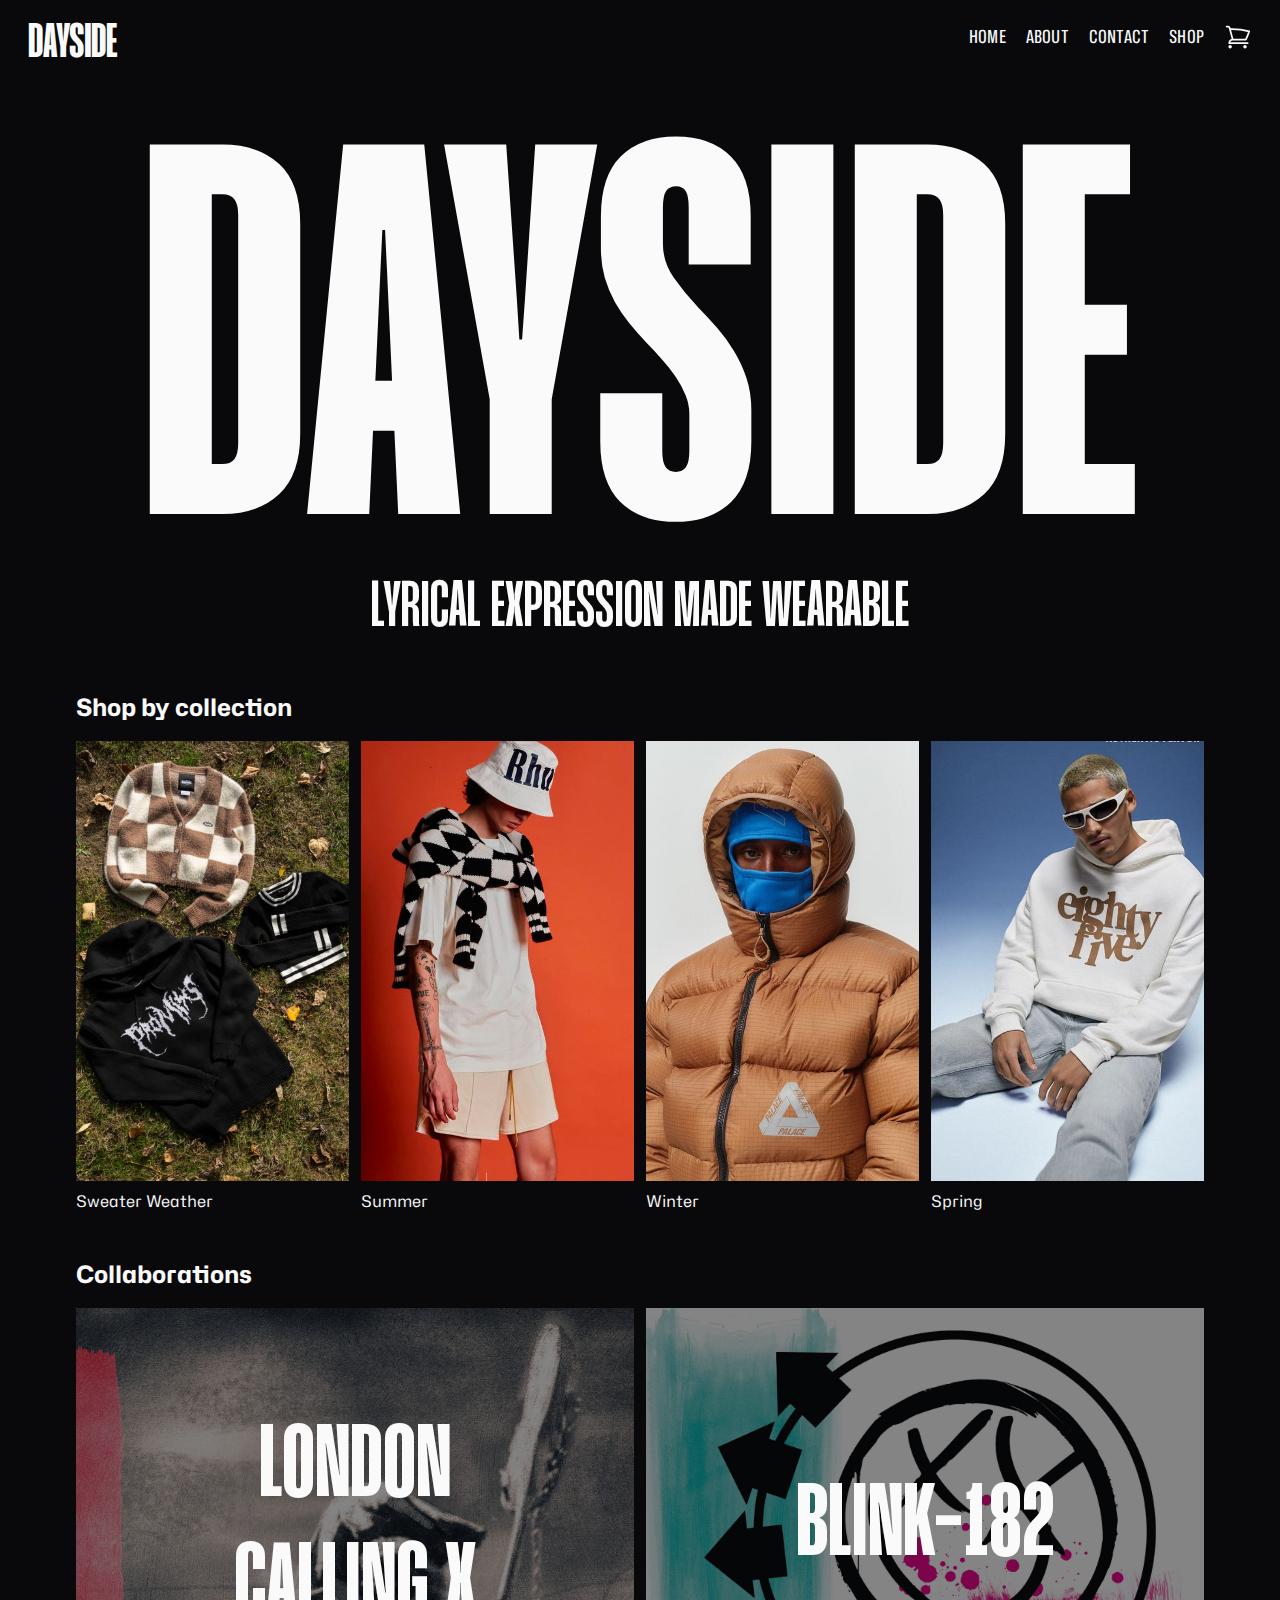
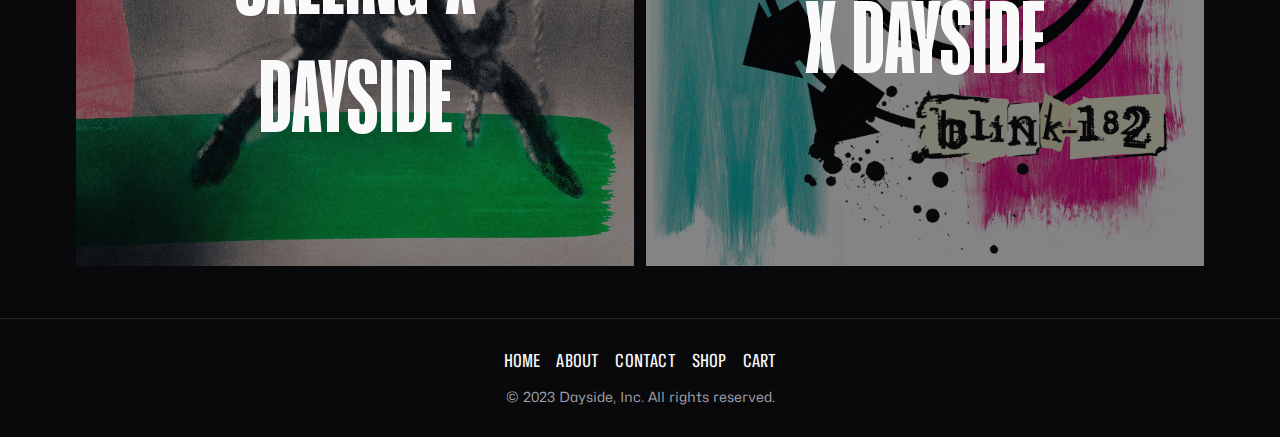
==== index.html @ 7ffe7068 "font and spacing fixes" ====
<!DOCTYPE html>
<html lang="en">
  <head>
    <meta charset="UTF-8" />
    <meta name="viewport" content="width=device-width, initial-scale=1.0" />
    <title>Document</title>

    <link rel="stylesheet" href="./css/normalize.css" />
    <link rel="stylesheet" href="./css/main.css" />
    <link rel="stylesheet" href="./css/font.css" />
    <link rel="stylesheet" href="./css/pages/landing.css" />
    <link rel="stylesheet" href="./css/navbar.css" />

    <script src="js/nav.js" defer></script>
  </head>
  <body>
    <header class="primary-header flex">
      <span class="justify-start"
        ><a class="logo" href="index.html">Dayside</a></span
      >

      <button class="mobile-nav-toggle"></button>

      <nav>
        <ul data-visible="false" class="primary-nav">
          <li><a href="index.html">Home</a></li>
          <li><a href="about.html">About</a></li>
          <li><a href="contact.html">Contact</a></li>
          <li><a href="shop.html">Shop</a></li>
          <li><a href="cart.html"><svg
            xmlns="http://www.w3.org/2000/svg"
            fill="none"
            viewBox="0 0 24 24"
            stroke-width="1.5"
            stroke="currentColor"
            class="w-6 h-6"
          >
            <path
              stroke-linecap="round"
              stroke-linejoin="round"
              d="M2.25 3h1.386c.51 0 .955.343 1.087.835l.383 1.437M7.5 14.25a3 3 0 00-3 3h15.75m-12.75-3h11.218c1.121-2.3 2.1-4.684 2.924-7.138a60.114 60.114 0 00-16.536-1.84M7.5 14.25L5.106 5.272M6 20.25a.75.75 0 11-1.5 0 .75.75 0 011.5 0zm12.75 0a.75.75 0 11-1.5 0 .75.75 0 011.5 0z"
            />
          </svg></a></li>
        </ul>
      </nav>
    </header>

    <main>
      <div class="hero">
        <h1 class="large-title">Dayside</h1>
        <span class="small-header">Lyrical expression Made Wearable</span>
      </div>

      <section class="collections">
        <h2>Shop by collection</h2>

        <div class="collection-grid">
          <figure>
            <a class="collection-item" href="shop.html">
              <img src="img/sweaters.jpg" alt="" />
              <figcaption>Sweater Weather</figcaption>
            </a>
          </figure>

          <figure>
            <a class="collection-item" href="shop.html">
              <img src="img/summer.jpg" alt="" />
              <figcaption>Summer</figcaption>
            </a>
          </figure>

          <figure>
            <a class="collection-item" href="shop.html">
              <img src="img/product3.jpeg" alt="" />
              <figcaption>Winter</figcaption>
            </a>
          </figure>

          <figure>
            <a class="collection-item" href="shop.html">
              <img src="img/product2.jpeg" alt="" />
              <figcaption>Spring</figcaption>
            </a>
          </figure>
        </div>
      </section>

      <section class="collaborations">
        <h2>Collaborations</h2>
        <div class="collab-grid">
          <div class="collab-photo">
            <a href="shop.html">
              <img
                src="img/LondonCalling.jpeg"
                alt="The Clash, London Calling, Album cover "
              />
              <div class="photo-text">London Calling x Dayside</div></a
            >
          </div>

          <div class="collab-photo">

            <a href="shop.html">
                <img
                src="img/blink.jpg"
                alt="Blink-182,self-titled Album, Album cover "
              />

             <div class="photo-text">Blink-182 x Dayside</div></a>

            
          </div>
        </div>
      </section>
    </main>
    <footer>
        <div class="links">
          <a href="./index.html">Home</a>
          <a href="./about.html">About</a>
          <a href="./contact.html">Contact</a>
          <a href="./shop.html">Shop</a>
          <a href="./cart.html">Cart</a>
        </div>
        <div class="socials"></div>
        <small>© 2023 Dayside, Inc. All rights reserved.</small>
      </footer>
  </body>
</html>
---- css/main.css ----
@import url("/css/variables.css");

* {
  box-sizing: border-box;
}

html {
  background-color: var(--zinc-950);
  color: var(--text-primary);
}

a:visited,
a {
  color: var(--text-primary);
  transition: color 0.25s;
}

a:hover {
  color: var(--primary-500);
}

a.primary {
  font-family: "Hubot Sans", Arial, Helvetica, sans-serif;
  background-color: var(--primary-500);
  text-decoration: none;
  font-size: 1.0125rem;
  font-weight: 500;
  color: var(--zinc-950);
  padding: var(--sp-xs) var(--sp-base);
  display: inline-flex;
  align-items: center;
  gap: var(--sp-2xs);
  transition: background-color 0.25s;
  justify-content: center;
}

a.primary:hover {
  background-color: var(--primary-600);
}

img {
  width: 100%;
  height: auto;
}

section img {
  max-width: var(--img-xl);
}

.image-link > img,
a img {
  display: block;
  transition: scale 0.25s;
}

.image-link > img:hover,
a img:hover {
  scale: 1.025;
}

.checkbox-with-label {
  display: flex;
  gap: var(--sp-xs);
  margin-bottom: var(--sp-xs);
}

.checkbox-with-label:first-of-type {
  margin-top: var(--sp-sm);
}

input[type="checkbox"] {
  -webkit-appearance: none;
  appearance: none;
  background-color: var(--form-background);
  margin: 0;
  color: var(--text-primary);
  width: var(--sp-lg);
  height: var(--sp-lg);
  border: 1px solid var(--text-primary);
  transform: translateY(-0.075em);
  display: flex;
  justify-content: center;
  align-items: center;
}

input[type="checkbox"]::before {
  width: var(--sp-sm);
  height: var(--sp-sm);
  background-color: var(--text-primary);
}

input[type="checkbox"]:checked {
  border-color: var(--text-primary);
  background: url("../img/icons/check.svg"), var(--text-primary);
}

button,
a {
  cursor: pointer;
}

a {
  text-underline-offset: var(--sp-3xs);
}

button,
a.primary,
a.secondary,
a.tertiary {
  min-height: var(--sp-4xl);
  height: var(--sp-4xl);
  padding-left: var(--sp-sm);
  padding-right: var(--sp-sm);
  background-color: var(--primary-500);
  font-weight: 500;
  transition: background-color 0.25s;
  display: flex;
  align-items: center;
  justify-content: center;
}

button {
  border-style: none;
}

button.tertiary {
  background-color: transparent;
  padding: 0;
  color: var(--primary-500);
}

button:hover,
a.primary:hover,
a.secondary:hover,
a.tertiary:hover,
button:focus,
a.primary:focus,
a.secondary:focus,
a.tertiary:focus {
  background-color: var(--primary-600);
}

.icon-button {
  height: var(--sp-5xl);
  width: var(--sp-5xl);
  transition: background-color 0.25s, color 0.25s;
}

.icon-button.primary {
  color: var(--primary-950);
  background-color: var(--primary-500);
}

.icon-button.primary:hover,
.icon-button.primary:focus {
  background-color: var(--primary-600);
}

.icon-button.secondary {
  color: var(--text-primary);
  background-color: var(--zinc-950);
}

.icon-button.secondary:hover,
.icon-button.secondary:focus {
  color: var(--primary-500);
}

.icon-button.tertiary {
  background-color: transparent;
  color: var(--text-primary);
}

.icon-button.tertiary:hover,
.icon-button.tertiary:focus {
  background-color: var(--zinc-900);
}

.btn-group {
  display: grid;
  grid-template-columns: 1fr 1fr 1fr 1fr 1fr 1fr;
  gap: var(--sp-xs);
  margin-top: var(--sp-2xs);
  margin-bottom: var(--sp-base);
}

.btn-group button {
  width: 100%;
  background-color: transparent;
  border: 1px solid var(--text-primary);
  color: var(--text-primary);
  transition: border-color 0.25s, color 0.25s;
}

.btn-group button:hover {
  border-color: var(--primary-500);
  color: var(--primary-500);
  transition: background-color 0.25s, color 0.25s, border-color 0.25s;
}

.btn-group button:focus {
  background-color: var(--primary-500);
  color: var(--zinc-950);
  border-color: var(--primary-500);
}

.promo-card {
  border: 1px solid var(--zinc-700);
  padding: var(--sp-lg);
  padding-top: var(--sp-2xl);
  text-align: center;
}

svg {
  width: var(--sp-2xl);
}

footer {
  display: flex;
  flex-direction: column;
  gap: var(--sp-xs);
  align-items: center;
  margin-top: var(--sp-4xl);
  padding: var(--sp-3xl);
  border-top: 1px solid var(--zinc-800);
}

footer a,
nav a {
  font-family: "Hubot Sans", Arial, Helvetica, sans-serif;
  font-stretch: condensed;
  font-size: 1.125rem;
  text-decoration: none;
  font-weight: 500;
  letter-spacing: 0.0125rem;
  text-transform: uppercase;
}

footer .links {
  display: flex;
  align-items: center;
  flex-direction: column;
  gap: var(--sp-base);
}

footer small {
  color: var(--text-tertiary);
  margin-bottom: 0;
  text-align: center;
}

@media screen and (min-width: 28rem) {
  footer .links {
    flex-direction: row;
  }
}

div.input {
  display: flex;
  flex-direction: column;
  gap: var(--sp-xs);
  margin-top: var(--sp-2xl);
}

input[type="text"],
input[type="email"],
input[type="number"],
select {
  border: none;
  font-family: "Hubot Sans", Arial, Helvetica, sans-serif;
  color: var(--text-primary);
  padding: var(--sp-xs);
  height: var(--sp-4xl);
  transition: background-color 0.125s;
  background-color: var(--zinc-800);
}

input[type="text"]:hover,
input[type="email"]:hover,
input[type="number"]:hover {
  background-color: var(--zinc-700);
}

input[type="text"]:focus,
input[type="email"]:focus,
input[type="number"]:focus {
  background-color: var(--zinc-700);
  border-radius: 0;
}

.td-flex {
  display: flex;
  flex-wrap: wrap;
  gap: var(--sp-2xs);
  align-items: center;
}

.chip {
  font-size: 0.8rem;
  text-transform: uppercase;
  padding: var(--sp-2xs) var(--sp-xs);
  background-color: var(--zinc-700);
  border-radius: var(--sp-2xl);
  color: var(--text-secondary);
}
---- css/font.css ----
@font-face {
  font-family: "Hubot Sans";
  src: url("../fonts/HubotSans[slnt\,wdth\,wght].woff2") format("woff2");
}

@font-face {
  font-family: "Mango Grotesque";
  src: url("../fonts/Mango\ Grotesque-VF.woff2") format("woff2");
}

body {
  font-family: "Hubot Sans", Arial, Helvetica, sans-serif;
}

h1,
h2,
h3,
h4,
h5,
h6,
p,
ul,
ol {
  margin-top: 0;
}

p,
ul,
code,
ol {
  max-width: 40rem;
  line-height: 1.5;
  margin-bottom: var(--sp-3xl);
}

.large-title {
  font-size: 6.25rem;
}

.title-1 {
  font-size: 4.9375rem;
  font-weight: 600;
}

.title-2 {
  font-size: 3.8125rem;
  margin-bottom: var(--sp-lg);
  font-weight: 600;
}

.title-3 {
  font-size: 2.875rem;
  font-weight: 600;
}

.title-4 {
  font-size: 2.125rem;
  font-weight: 600;
}

.headline {
  font-size: 1.175rem;
  margin-bottom: var(--sp-sm);
  font-weight: 500;
}

p {
  line-height: 140%;
  max-width: 32rem;
}

p:not(p:last-of-type) {
  margin-bottom: var(--sp-sm);
}

p.label.orange {
  color: var(--primary-500);
}

small {
  font-size: 0.875rem;
  color: var(--text-tertiary);
  line-height: 1.0625rem;
  margin-bottom: var(--sp-base);
}

.hubot-sans {
  font-family: "Hubot Sans", Arial, Helvetica, sans-serif;
}

.hubot-sans-condensed {
  font-family: "Hubot Sans", Arial, Helvetica, sans-serif;
  font-stretch: condensed;
}

.mango-grotesque {
  font-family: "Mango Grotesque", Arial, Helvetica, sans-serif;
  font-size: 1.5rem;
}

em {
  font-style: italic;
  font-weight: bold;
}

.text-lg {
  font-size: 1.125rem;
}

.text-sm {
  font-size: 0.9rem;
}

code {
  display: block;
  padding: var(--sp-sm);
  background-color: var(--zinc-900);
  border: 1px solid var(--zinc-700);
  margin-bottom: var(--sp-xl);
}

.large-title,
.title-1,
.title-2,
.title-3,
.title-4 {
  font-family: "Mango Grotesque", Arial, Helvetica, sans-serif;
  text-transform: uppercase;
  margin-bottom: var(--sp-xs);
  line-height: 90%;
}

.headline, label, .subtitle, .caption-text {
  font-family: "Hubot Sans", Arial, Helvetica, sans-serif;
}

.subtitle {
  font-size: 1.125rem;
  margin-bottom: var(--sp-xs);
  font-weight: 600;
}

.callout {
  font-family: "Hubot Sans", Arial, Helvetica, sans-serif;
  font-stretch: condensed;
  font-size: 1.125rem;
  line-height: 0.9375rem;
  margin-bottom: var(--sp-sm);
  font-weight: 600;
  letter-spacing: 0.0125rem;
  text-transform: uppercase;
}

strong {
  font-weight: 600;
}

.strikethrough {
  text-decoration: line-through;
}

.caption-text {
  font-size: 0.875rem;
  color: var(--text-secondary);
}

.text-secondary {
  color: var(--text-secondary);
}

.text-tertiary {
  color: var(--text-tertiary);
}
---- css/pages/landing.css ----
@import url("../variables.css");

main {
  padding: var(--sp-sm);
}

section {
  margin-top: var(--sp-5xl);
}

.hero {
  display: block;
  margin-top: 5rem;
  text-align: center;
}

.small-header {
  font-family: "Mango Grotesque", Arial, Helvetica, sans-serif;
  font-weight: 600;
  text-transform: uppercase;
  font-size: clamp(1rem, 8vw, 4rem);
}

.large-title {
  line-height: clamp(2rem, 30vw + 1rem, 30rem);
  margin: 0;
  padding: 0;
  font-size: clamp(5rem, 40vw + 1rem, 45rem);
}

.collection-grid {
  display: grid;
  grid-template-columns: 1fr 1fr;
  gap: var(--sp-sm);

  /* overflow: hidden; */
}

figure {
  margin: 0 0 2rem 0;
}
figcaption {
  margin-top: var(--sp-sm);
}
a {
  text-decoration: none;
}

section img {
  max-width: 100%;
}

.collection-item img {
  height: 100%;
  vertical-align: middle;
  object-fit: cover;
}
.collab-grid {
  display: grid;
  gap: var(--sp-sm);
}

.collab-photo img {
  height: 100%;
  vertical-align: middle;
  object-fit: cover;
  opacity: 50%;
}

.collab-photo {
  position: relative;
}
.photo-text {
  font-family: "Mango Grotesque";

  font-size: clamp(1rem, 8vw, 10rem);
  font-weight: bold;
  text-align: center;
  text-transform: uppercase;
  /* color: rgb(250, 113, 136); */
  /* color: red; */
  position: absolute;
  top: 50%;
  left: 50%;
  transform: translate(-50%, -50%);
}

@media screen and (min-width: 48rem) {
  main {
    margin: 0 5%;
  }
  .collection-grid {
    grid-template-columns: 1fr 1fr 1fr 1fr;
  }

  .collab-grid {
    grid-template-columns: 1fr 1fr;
  }
}
---- css/navbar.css ----
@import url("./variables.css");

.flex {
  display: flex;
  flex-direction: row;
}
.primary-header {
  justify-content: flex-end;
  padding: var(--sp-sm);
  padding-left: var(--sp-2xl);
  padding-right: var(--sp-2xl);
  position: sticky;
  top: 0;
  background-color: var(--zinc-950);
  z-index: 100000;
}
.primary-header h3 a {
  font-size: 3rem;
}

.justify-start {
  margin-right: auto;
}

.icon {
  margin: 0 1rem;
}

nav {
  display: flex;
  align-items: center;
}

ul{
  max-width: 100%;
}

.primary-nav {
  display: flex;
  gap: var(--sp-lg);
  list-style: none;
  padding: 0;
  margin: 0;
}

.mobile-nav-toggle {
  display: none;
}

.logo {
  display: block;
  margin-top: calc(var(--sp-xs));
  font-family: "Mango Grotesque";
  font-size: 3rem;
  text-transform: uppercase;
  text-decoration: none;
  line-height: 100%;
  font-weight: bold;
}

nav a,
footer .links a {
  text-transform: uppercase;
  font-stretch: condensed;
  font-weight: 500;
  font-size: 1.125rem;
  text-decoration: none;
}

/* mobile nav styling */
@media (max-width: 42rem) {
  .primary-header {
    align-items: center;
  }

  .primary-nav {
    position: fixed;
    flex-direction: column;
    gap: 1.5rem;
    z-index: 1000;
    padding: min(10vh, 10rem) 2rem;
    inset: 0 0 0 0;
    background-color: var(--zinc-900);
    transform: translateY(100%);
    transition: transform 0.2s ease-out;
  }

  .primary-nav[data-visible="true"] {
    transform: translateX(0%);
  }

  .mobile-nav-toggle {
    display: block;
    z-index: 9999;
    background: no-repeat center/100% url("../img/burger.svg");
    /* background-color: red; */
    /* background-repeat: no-repeat; */
    width: 2rem;
    border: 0;
    aspect-ratio: 1;

    top: var(--sp-lg);
    right: var(--sp-lg);
  }
}
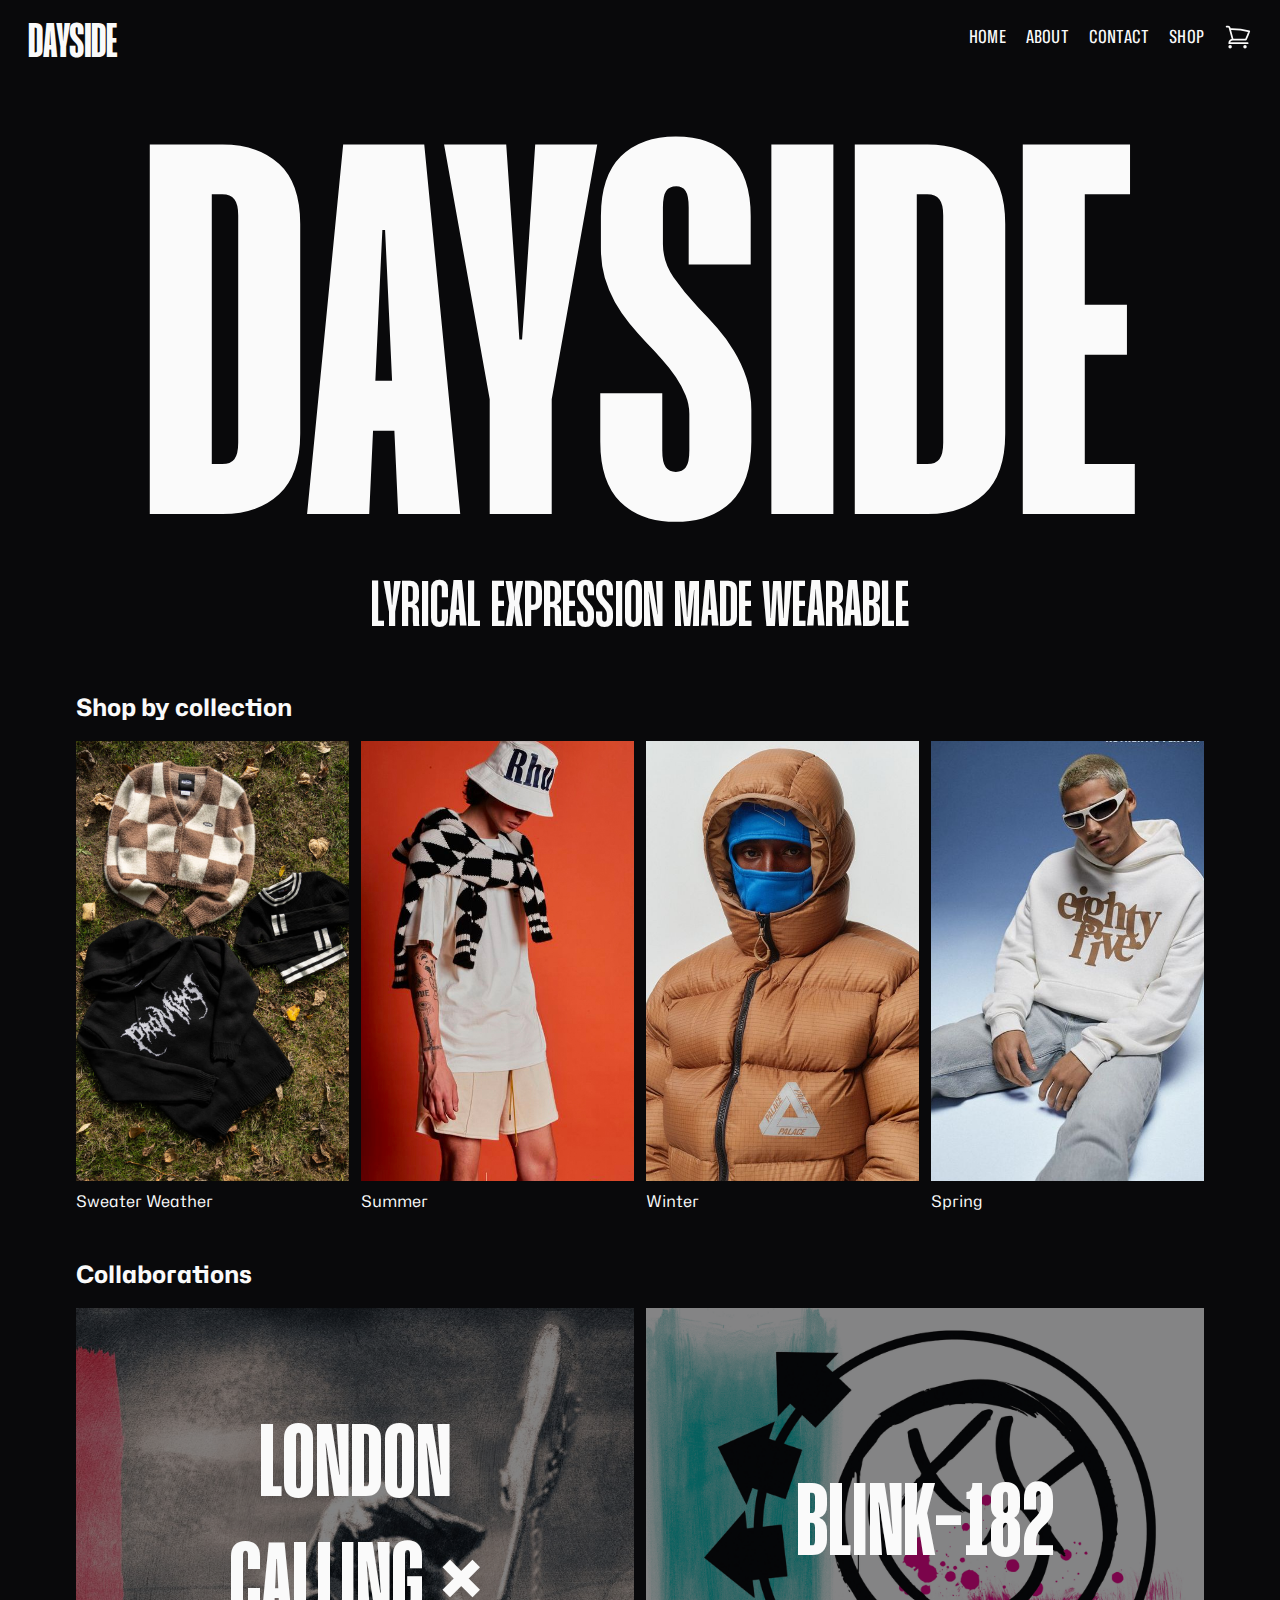
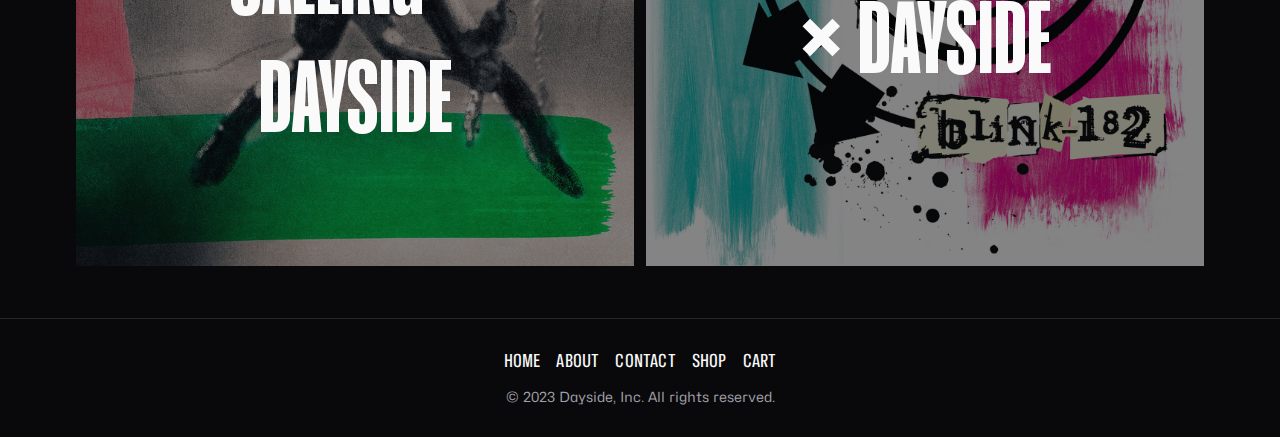
==== commit 67e08519: "styling changes to product" ====
--- a/index.html
+++ b/index.html
@@ -27,20 +27,24 @@
           <li><a href="about.html">About</a></li>
           <li><a href="contact.html">Contact</a></li>
           <li><a href="shop.html">Shop</a></li>
-          <li><a href="cart.html"><svg
-            xmlns="http://www.w3.org/2000/svg"
-            fill="none"
-            viewBox="0 0 24 24"
-            stroke-width="1.5"
-            stroke="currentColor"
-            class="w-6 h-6"
-          >
-            <path
-              stroke-linecap="round"
-              stroke-linejoin="round"
-              d="M2.25 3h1.386c.51 0 .955.343 1.087.835l.383 1.437M7.5 14.25a3 3 0 00-3 3h15.75m-12.75-3h11.218c1.121-2.3 2.1-4.684 2.924-7.138a60.114 60.114 0 00-16.536-1.84M7.5 14.25L5.106 5.272M6 20.25a.75.75 0 11-1.5 0 .75.75 0 011.5 0zm12.75 0a.75.75 0 11-1.5 0 .75.75 0 011.5 0z"
-            />
-          </svg></a></li>
+          <li>
+            <a href="cart.html"
+              ><svg
+                xmlns="http://www.w3.org/2000/svg"
+                fill="none"
+                viewBox="0 0 24 24"
+                stroke-width="1.5"
+                stroke="currentColor"
+                class="w-6 h-6"
+              >
+                <path
+                  stroke-linecap="round"
+                  stroke-linejoin="round"
+                  d="M2.25 3h1.386c.51 0 .955.343 1.087.835l.383 1.437M7.5 14.25a3 3 0 00-3 3h15.75m-12.75-3h11.218c1.121-2.3 2.1-4.684 2.924-7.138a60.114 60.114 0 00-16.536-1.84M7.5 14.25L5.106 5.272M6 20.25a.75.75 0 11-1.5 0 .75.75 0 011.5 0zm12.75 0a.75.75 0 11-1.5 0 .75.75 0 011.5 0z"
+                />
+              </svg>
+            </a>
+          </li>
         </ul>
       </nav>
     </header>
@@ -94,35 +98,33 @@
                 src="img/LondonCalling.jpeg"
                 alt="The Clash, London Calling, Album cover "
               />
-              <div class="photo-text">London Calling x Dayside</div></a
+              <div class="photo-text">London Calling × Dayside</div></a
             >
           </div>
 
           <div class="collab-photo">
-
             <a href="shop.html">
-                <img
+              <img
                 src="img/blink.jpg"
                 alt="Blink-182,self-titled Album, Album cover "
               />
 
-             <div class="photo-text">Blink-182 x Dayside</div></a>
-
-            
+              <div class="photo-text">Blink-182 × Dayside</div></a
+            >
           </div>
         </div>
       </section>
     </main>
     <footer>
-        <div class="links">
-          <a href="./index.html">Home</a>
-          <a href="./about.html">About</a>
-          <a href="./contact.html">Contact</a>
-          <a href="./shop.html">Shop</a>
-          <a href="./cart.html">Cart</a>
-        </div>
-        <div class="socials"></div>
-        <small>© 2023 Dayside, Inc. All rights reserved.</small>
-      </footer>
+      <div class="links">
+        <a href="./index.html">Home</a>
+        <a href="./about.html">About</a>
+        <a href="./contact.html">Contact</a>
+        <a href="./shop.html">Shop</a>
+        <a href="./cart.html">Cart</a>
+      </div>
+      <div class="socials"></div>
+      <small>© 2023 Dayside, Inc. All rights reserved.</small>
+    </footer>
   </body>
 </html>
--- a/css/main.css
+++ b/css/main.css
@@ -1,4 +1,4 @@
-@import url("/css/variables.css");
+@import url("./variables.css");
 
 * {
   box-sizing: border-box;
@@ -265,6 +265,7 @@
 input[type="text"],
 input[type="email"],
 input[type="number"],
+textarea,
 select {
   border: none;
   font-family: "Hubot Sans", Arial, Helvetica, sans-serif;
@@ -275,15 +276,23 @@
   background-color: var(--zinc-800);
 }
 
+textarea {
+  height: auto;
+}
+
 input[type="text"]:hover,
 input[type="email"]:hover,
-input[type="number"]:hover {
+input[type="number"]:hover,
+textarea:hover,
+select:hover {
   background-color: var(--zinc-700);
 }
 
 input[type="text"]:focus,
 input[type="email"]:focus,
-input[type="number"]:focus {
+input[type="number"]:focus,
+textarea:focus,
+select:focus {
   background-color: var(--zinc-700);
   border-radius: 0;
 }
@@ -302,4 +311,4 @@
   background-color: var(--zinc-700);
   border-radius: var(--sp-2xl);
   color: var(--text-secondary);
-}+}
--- a/css/font.css
+++ b/css/font.css
@@ -107,6 +107,10 @@
   font-size: 1.125rem;
 }
 
+.text-base {
+  font-size: 1rem;
+}
+
 .text-sm {
   font-size: 0.9rem;
 }
@@ -130,7 +134,10 @@
   line-height: 90%;
 }
 
-.headline, label, .subtitle, .caption-text {
+.headline,
+label,
+.subtitle,
+.caption-text {
   font-family: "Hubot Sans", Arial, Helvetica, sans-serif;
 }
 
@@ -170,4 +177,8 @@
 
 .text-tertiary {
   color: var(--text-tertiary);
-}+}
+
+.text-orange {
+  color: var(--primary-500);
+}
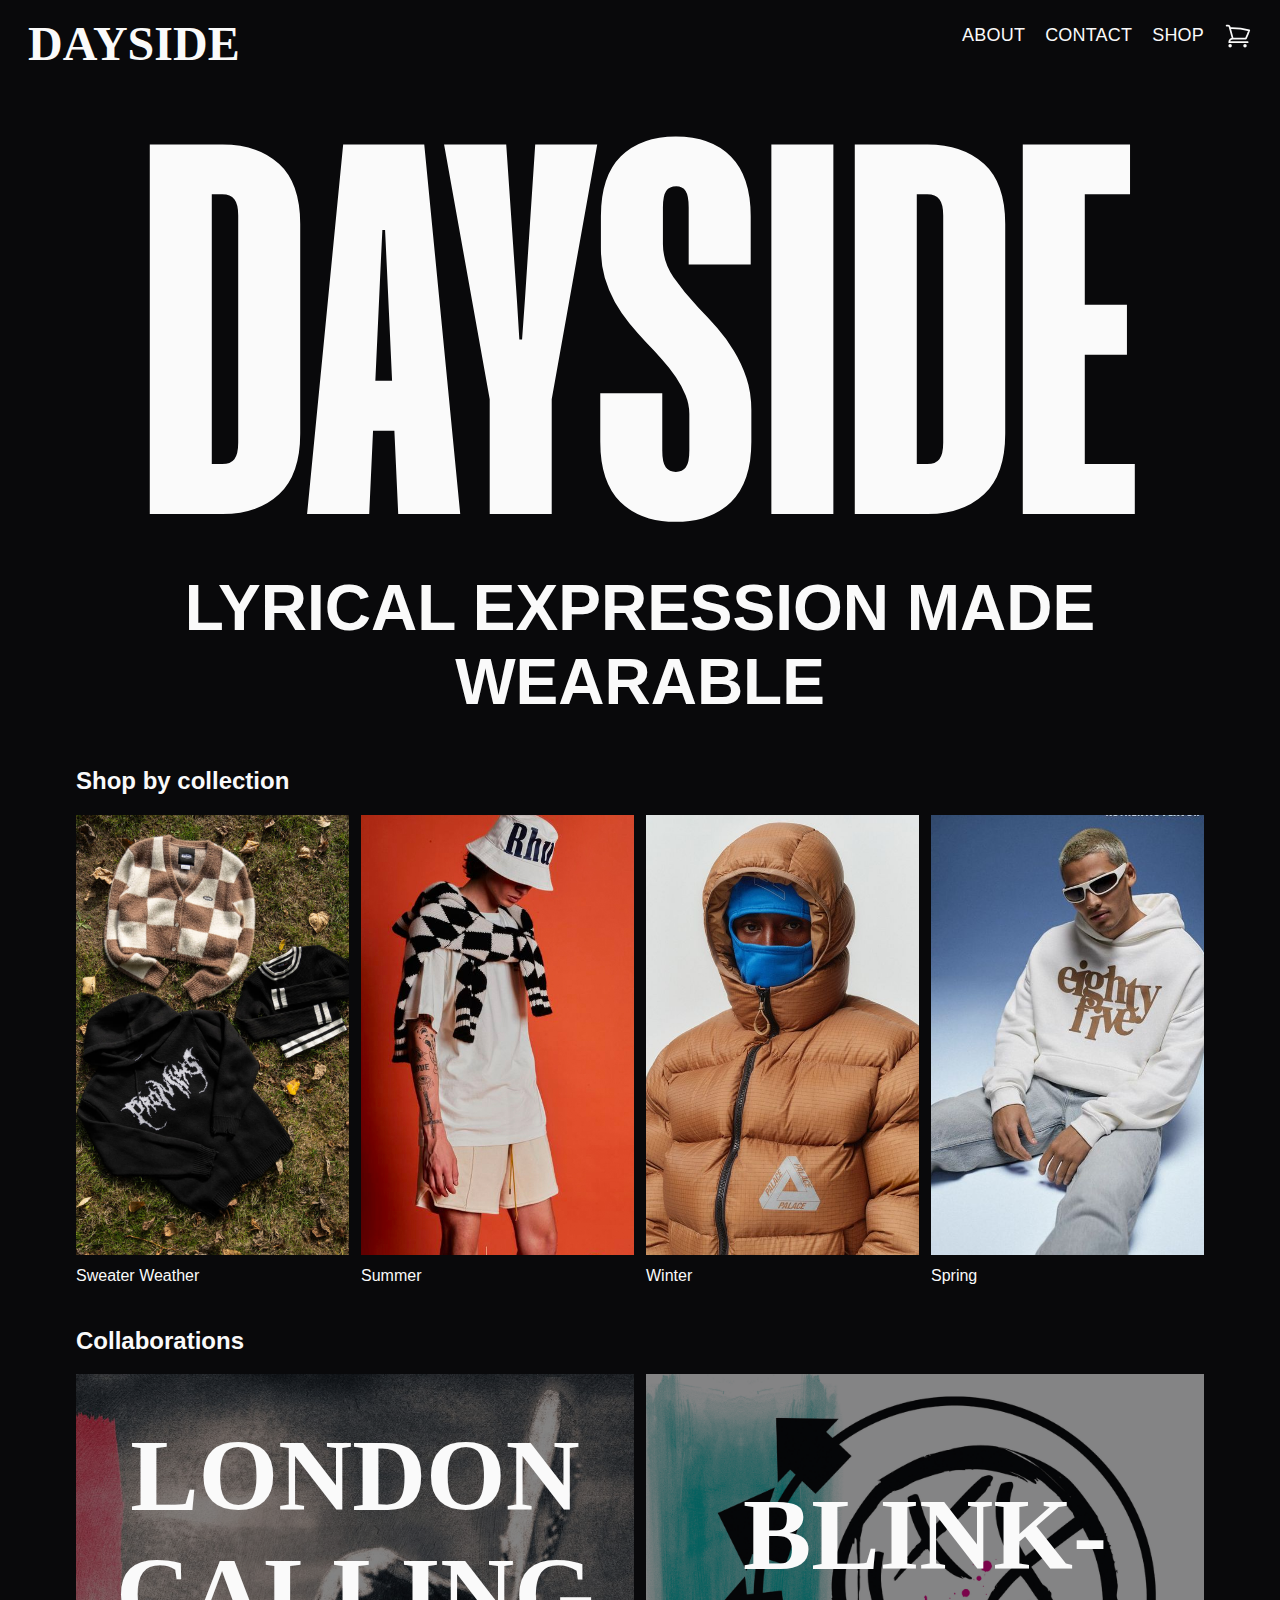
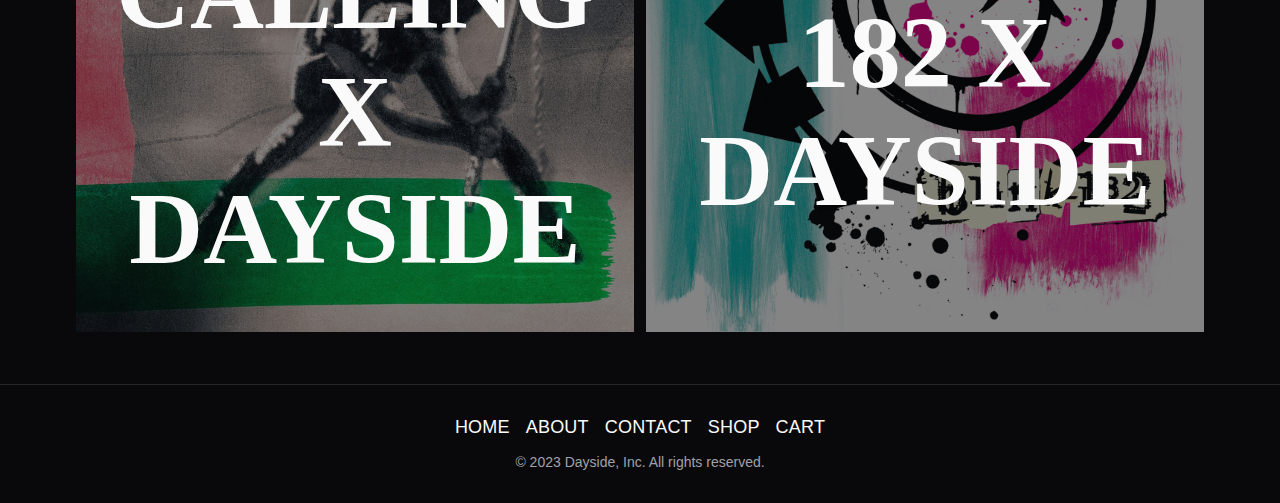
==== commit c384d732: "validator fixes" ====
--- a/index.html
+++ b/index.html
@@ -19,16 +19,15 @@
         ><a class="logo" href="index.html">Dayside</a></span
       >
 
-      <button class="mobile-nav-toggle"></button>
+      <button class="mobile-nav-toggle" aria-label="navigation"></button>
 
       <nav>
         <ul data-visible="false" class="primary-nav">
-          <li><a href="index.html">Home</a></li>
           <li><a href="about.html">About</a></li>
           <li><a href="contact.html">Contact</a></li>
           <li><a href="shop.html">Shop</a></li>
           <li>
-            <a href="cart.html"
+            <a href="cart.html"  aria-label="Cart"
               ><svg
                 xmlns="http://www.w3.org/2000/svg"
                 fill="none"
@@ -58,34 +57,38 @@
       <section class="collections">
         <h2>Shop by collection</h2>
 
+
         <div class="collection-grid">
-          <figure>
-            <a class="collection-item" href="shop.html">
-              <img src="img/sweaters.jpg" alt="" />
-              <figcaption>Sweater Weather</figcaption>
-            </a>
-          </figure>
 
-          <figure>
-            <a class="collection-item" href="shop.html">
-              <img src="img/summer.jpg" alt="" />
-              <figcaption>Summer</figcaption>
-            </a>
-          </figure>
+            <a href="shop.html">
+                <figure class="collection-item"   >
+                  <img src="img/sweaters.jpg" alt="" />
+                  <figcaption>Sweater Weather</figcaption>
+                </figure>
+              </a>
 
-          <figure>
-            <a class="collection-item" href="shop.html">
-              <img src="img/product3.jpeg" alt="" />
-              <figcaption>Winter</figcaption>
-            </a>
-          </figure>
+            <a href="shop.html">
+                <figure class="collection-item"   >
+                  <img src="img/summer.jpg" alt="" />
+                  <figcaption>Summer</figcaption>
+                </figure>
+              </a>
 
-          <figure>
-            <a class="collection-item" href="shop.html">
-              <img src="img/product2.jpeg" alt="" />
-              <figcaption>Spring</figcaption>
-            </a>
-          </figure>
+            <a href="shop.html">
+                <figure class="collection-item"   >
+                  <img src="img/product3.jpeg" alt="" />
+                  <figcaption>Winter</figcaption>
+                </figure>
+              </a>
+
+            <a href="shop.html">
+                <figure class="collection-item"   >
+                  <img src="img/product2.jpeg" alt="" />
+                  <figcaption>Spring</figcaption>
+                </figure>
+              </a>
+      
+
         </div>
       </section>
 
@@ -98,7 +101,7 @@
                 src="img/LondonCalling.jpeg"
                 alt="The Clash, London Calling, Album cover "
               />
-              <div class="photo-text">London Calling × Dayside</div></a
+              <div class="photo-text">London Calling x Dayside</div></a
             >
           </div>
 
@@ -109,7 +112,7 @@
                 alt="Blink-182,self-titled Album, Album cover "
               />
 
-              <div class="photo-text">Blink-182 × Dayside</div></a
+              <div class="photo-text">Blink-182 x Dayside</div></a
             >
           </div>
         </div>
--- a/css/font.css
+++ b/css/font.css
@@ -1,11 +1,19 @@
 @font-face {
   font-family: "Hubot Sans";
-  src: url("../fonts/HubotSans[slnt\,wdth\,wght].woff2") format("woff2");
+  src: url("./fonts/HubotSans[slnt\,wdth\,wght].woff2") format("woff2");
+  /* src: url("/fonts/HubotSans[slnt\,wdth\,wght].woff2"woff2"); */
+  src: url();
 }
 
+/* @font-face {
+  font-family: "Mango Grotesque";
+  src: url("/fonts/Mango\ Grotesque-VF.woff2") format("woff2");
+} */
+
 @font-face {
-  font-family: "Mango Grotesque";
-  src: url("../fonts/Mango\ Grotesque-VF.woff2") format("woff2");
+  font-family: "Mango-Grotesque";
+  src: url('../fonts/Mango Grotesque-VF.woff2') format('woff2');
+  /* Other font properties like font-weight, font-style, etc. can be added if needed */
 }
 
 body {
@@ -94,7 +102,7 @@
 }
 
 .mango-grotesque {
-  font-family: "Mango Grotesque", Arial, Helvetica, sans-serif;
+  font-family: "Mango-Grotesque", Arial, Helvetica, sans-serif;
   font-size: 1.5rem;
 }
 
@@ -128,16 +136,13 @@
 .title-2,
 .title-3,
 .title-4 {
-  font-family: "Mango Grotesque", Arial, Helvetica, sans-serif;
+  font-family: "Mango-Grotesque", Arial, Helvetica, sans-serif;
   text-transform: uppercase;
   margin-bottom: var(--sp-xs);
   line-height: 90%;
 }
 
-.headline,
-label,
-.subtitle,
-.caption-text {
+.headline, label, .subtitle, .caption-text {
   font-family: "Hubot Sans", Arial, Helvetica, sans-serif;
 }
 
@@ -181,4 +186,4 @@
 
 .text-orange {
   color: var(--primary-500);
-}
+}--- a/css/pages/landing.css
+++ b/css/pages/landing.css
@@ -36,9 +36,17 @@
   /* overflow: hidden; */
 }
 
+.collection-grid a {
+  margin-bottom:var(--sp-xl)
+}
+
 figure {
-  margin: 0 0 2rem 0;
+  margin: 0;
+  height:100%;
+
 }
+
+
 figcaption {
   margin-top: var(--sp-sm);
 }
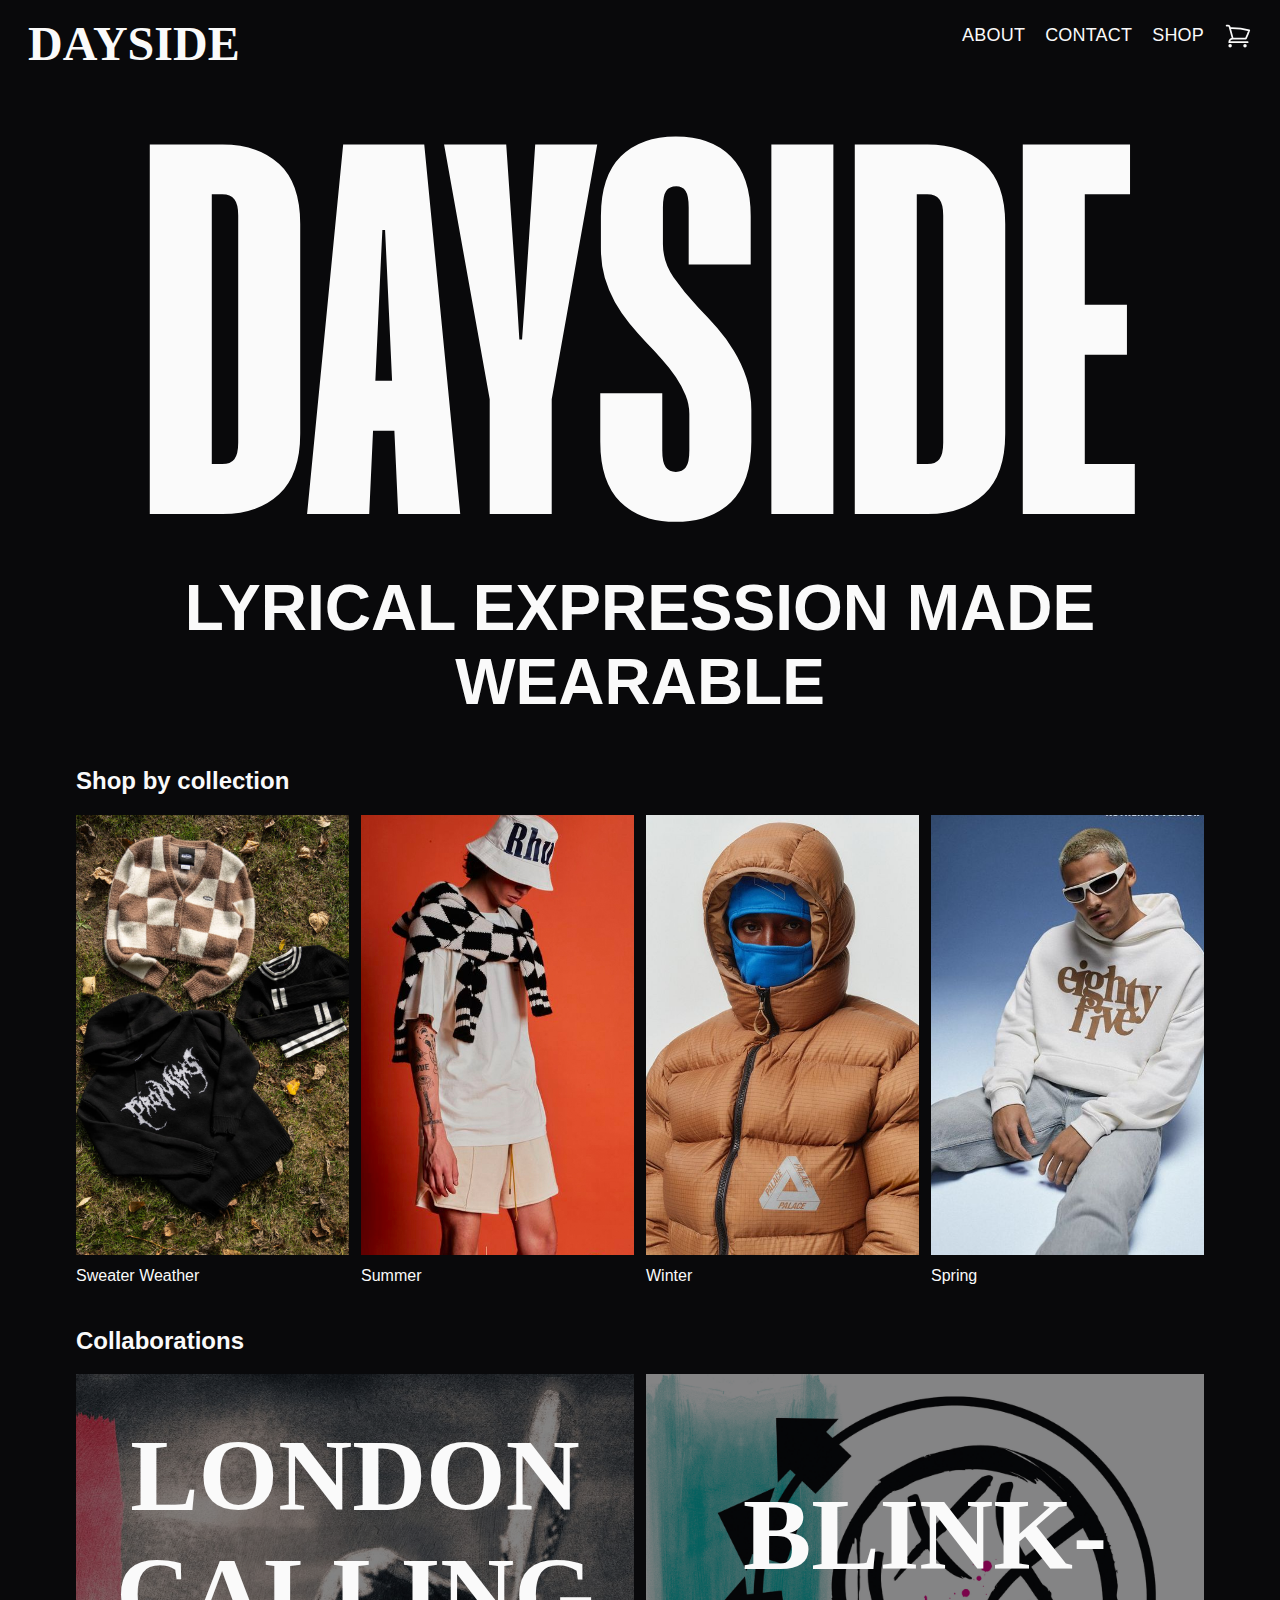
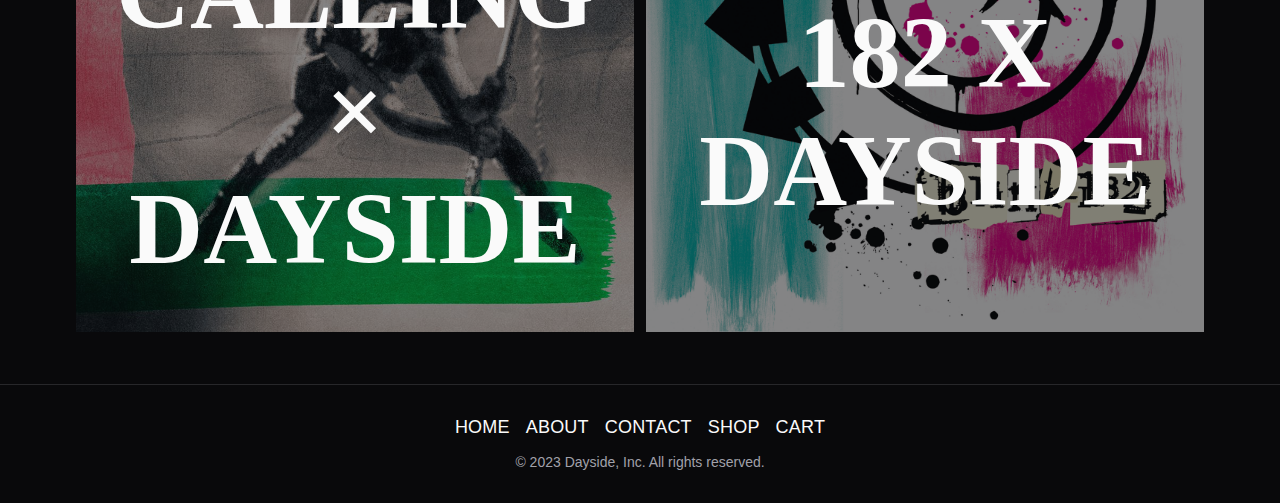
==== commit b88df734: "Merge branch 'main' of https://github.com/christinaraganit/iat_339_p2_company" ====
--- a/index.html
+++ b/index.html
@@ -101,7 +101,7 @@
                 src="img/LondonCalling.jpeg"
                 alt="The Clash, London Calling, Album cover "
               />
-              <div class="photo-text">London Calling x Dayside</div></a
+              <div class="photo-text">London Calling × Dayside</div></a
             >
           </div>
 
--- a/css/font.css
+++ b/css/font.css
@@ -142,7 +142,10 @@
   line-height: 90%;
 }
 
-.headline, label, .subtitle, .caption-text {
+.headline,
+label,
+.subtitle,
+.caption-text {
   font-family: "Hubot Sans", Arial, Helvetica, sans-serif;
 }
 
@@ -186,4 +189,4 @@
 
 .text-orange {
   color: var(--primary-500);
-}+}
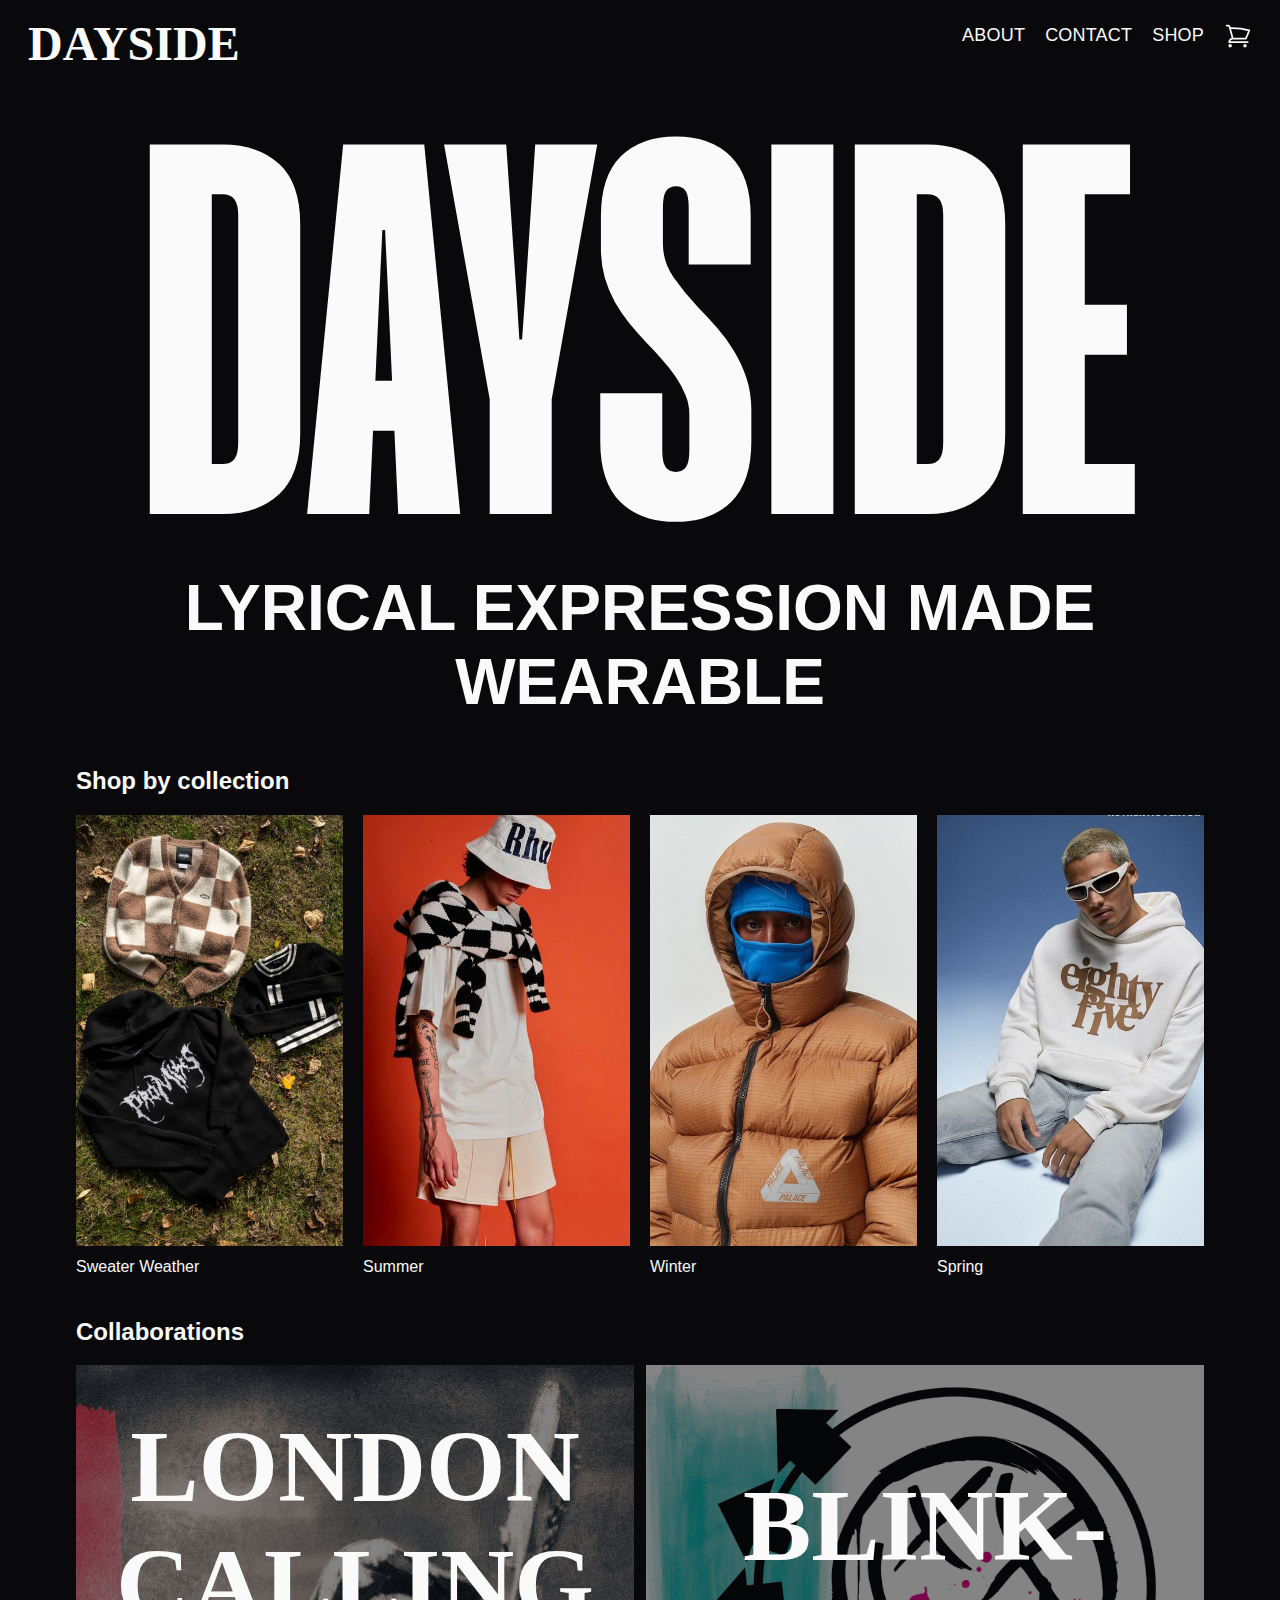
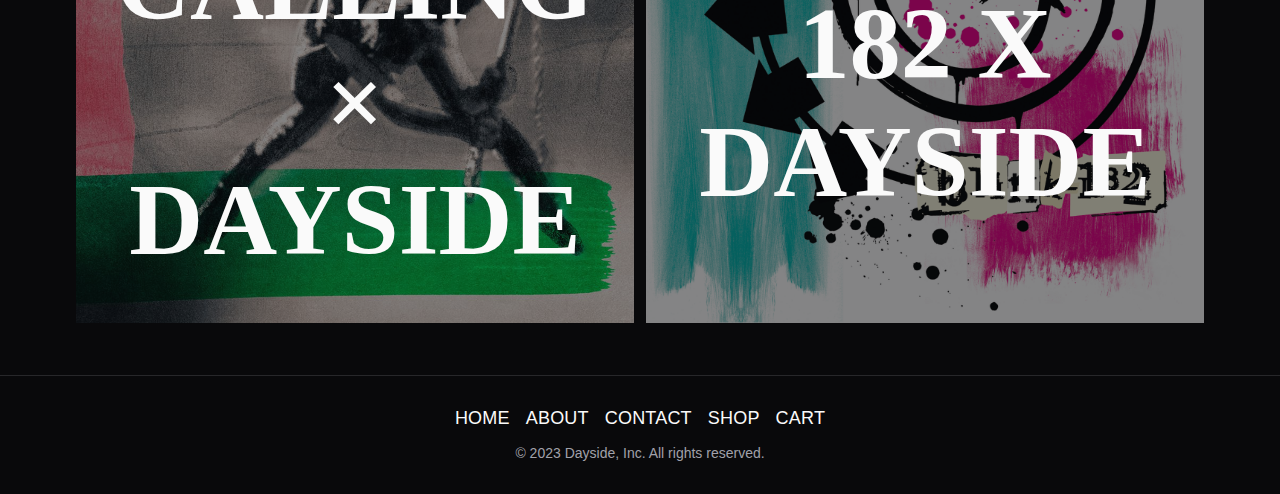
==== commit 9a4b0713: "css changes to index" ====
--- a/index.html
+++ b/index.html
@@ -3,7 +3,7 @@
   <head>
     <meta charset="UTF-8" />
     <meta name="viewport" content="width=device-width, initial-scale=1.0" />
-    <title>Document</title>
+    <title>Dayside</title>
 
     <link rel="stylesheet" href="./css/normalize.css" />
     <link rel="stylesheet" href="./css/main.css" />
@@ -27,7 +27,7 @@
           <li><a href="contact.html">Contact</a></li>
           <li><a href="shop.html">Shop</a></li>
           <li>
-            <a href="cart.html"  aria-label="Cart"
+            <a href="cart.html" aria-label="Cart"
               ><svg
                 xmlns="http://www.w3.org/2000/svg"
                 fill="none"
@@ -57,38 +57,34 @@
       <section class="collections">
         <h2>Shop by collection</h2>
 
+        <div class="collection-grid">
+          <a href="shop.html">
+            <figure class="collection-item">
+              <img src="img/sweaters.jpg" alt="" />
+              <figcaption>Sweater Weather</figcaption>
+            </figure>
+          </a>
 
-        <div class="collection-grid">
+          <a href="shop.html">
+            <figure class="collection-item">
+              <img src="img/summer.jpg" alt="" />
+              <figcaption>Summer</figcaption>
+            </figure>
+          </a>
 
-            <a href="shop.html">
-                <figure class="collection-item"   >
-                  <img src="img/sweaters.jpg" alt="" />
-                  <figcaption>Sweater Weather</figcaption>
-                </figure>
-              </a>
+          <a href="shop.html">
+            <figure class="collection-item">
+              <img src="img/product3.jpeg" alt="" />
+              <figcaption>Winter</figcaption>
+            </figure>
+          </a>
 
-            <a href="shop.html">
-                <figure class="collection-item"   >
-                  <img src="img/summer.jpg" alt="" />
-                  <figcaption>Summer</figcaption>
-                </figure>
-              </a>
-
-            <a href="shop.html">
-                <figure class="collection-item"   >
-                  <img src="img/product3.jpeg" alt="" />
-                  <figcaption>Winter</figcaption>
-                </figure>
-              </a>
-
-            <a href="shop.html">
-                <figure class="collection-item"   >
-                  <img src="img/product2.jpeg" alt="" />
-                  <figcaption>Spring</figcaption>
-                </figure>
-              </a>
-      
-
+          <a href="shop.html">
+            <figure class="collection-item">
+              <img src="img/product2.jpeg" alt="" />
+              <figcaption>Spring</figcaption>
+            </figure>
+          </a>
         </div>
       </section>
 
--- a/css/main.css
+++ b/css/main.css
@@ -55,7 +55,7 @@
 
 .image-link > img:hover,
 a img:hover {
-  scale: 1.025;
+  transform: scale(1.025);
 }
 
 .checkbox-with-label {
@@ -66,32 +66,6 @@
 
 .checkbox-with-label:first-of-type {
   margin-top: var(--sp-sm);
-}
-
-input[type="checkbox"] {
-  -webkit-appearance: none;
-  appearance: none;
-  background-color: var(--form-background);
-  margin: 0;
-  color: var(--text-primary);
-  width: var(--sp-lg);
-  height: var(--sp-lg);
-  border: 1px solid var(--text-primary);
-  transform: translateY(-0.075em);
-  display: flex;
-  justify-content: center;
-  align-items: center;
-}
-
-input[type="checkbox"]::before {
-  width: var(--sp-sm);
-  height: var(--sp-sm);
-  background-color: var(--text-primary);
-}
-
-input[type="checkbox"]:checked {
-  border-color: var(--text-primary);
-  background: url("../img/icons/check.svg"), var(--text-primary);
 }
 
 button,
@@ -176,34 +150,6 @@
   background-color: var(--zinc-900);
 }
 
-.btn-group {
-  display: grid;
-  grid-template-columns: 1fr 1fr 1fr 1fr 1fr 1fr;
-  gap: var(--sp-xs);
-  margin-top: var(--sp-2xs);
-  margin-bottom: var(--sp-base);
-}
-
-.btn-group button {
-  width: 100%;
-  background-color: transparent;
-  border: 1px solid var(--text-primary);
-  color: var(--text-primary);
-  transition: border-color 0.25s, color 0.25s;
-}
-
-.btn-group button:hover {
-  border-color: var(--primary-500);
-  color: var(--primary-500);
-  transition: background-color 0.25s, color 0.25s, border-color 0.25s;
-}
-
-.btn-group button:focus {
-  background-color: var(--primary-500);
-  color: var(--zinc-950);
-  border-color: var(--primary-500);
-}
-
 .promo-card {
   border: 1px solid var(--zinc-700);
   padding: var(--sp-lg);
--- a/css/pages/landing.css
+++ b/css/pages/landing.css
@@ -31,21 +31,18 @@
 .collection-grid {
   display: grid;
   grid-template-columns: 1fr 1fr;
-  gap: var(--sp-sm);
-
-  /* overflow: hidden; */
+  column-gap: var(--sp-lg);
+  row-gap: var(--sp-3xl);
 }
 
 .collection-grid a {
-  margin-bottom:var(--sp-xl)
+  margin-bottom: var(--sp-xl);
 }
 
 figure {
   margin: 0;
-  height:100%;
-
+  height: 100%;
 }
-
 
 figcaption {
   margin-top: var(--sp-sm);
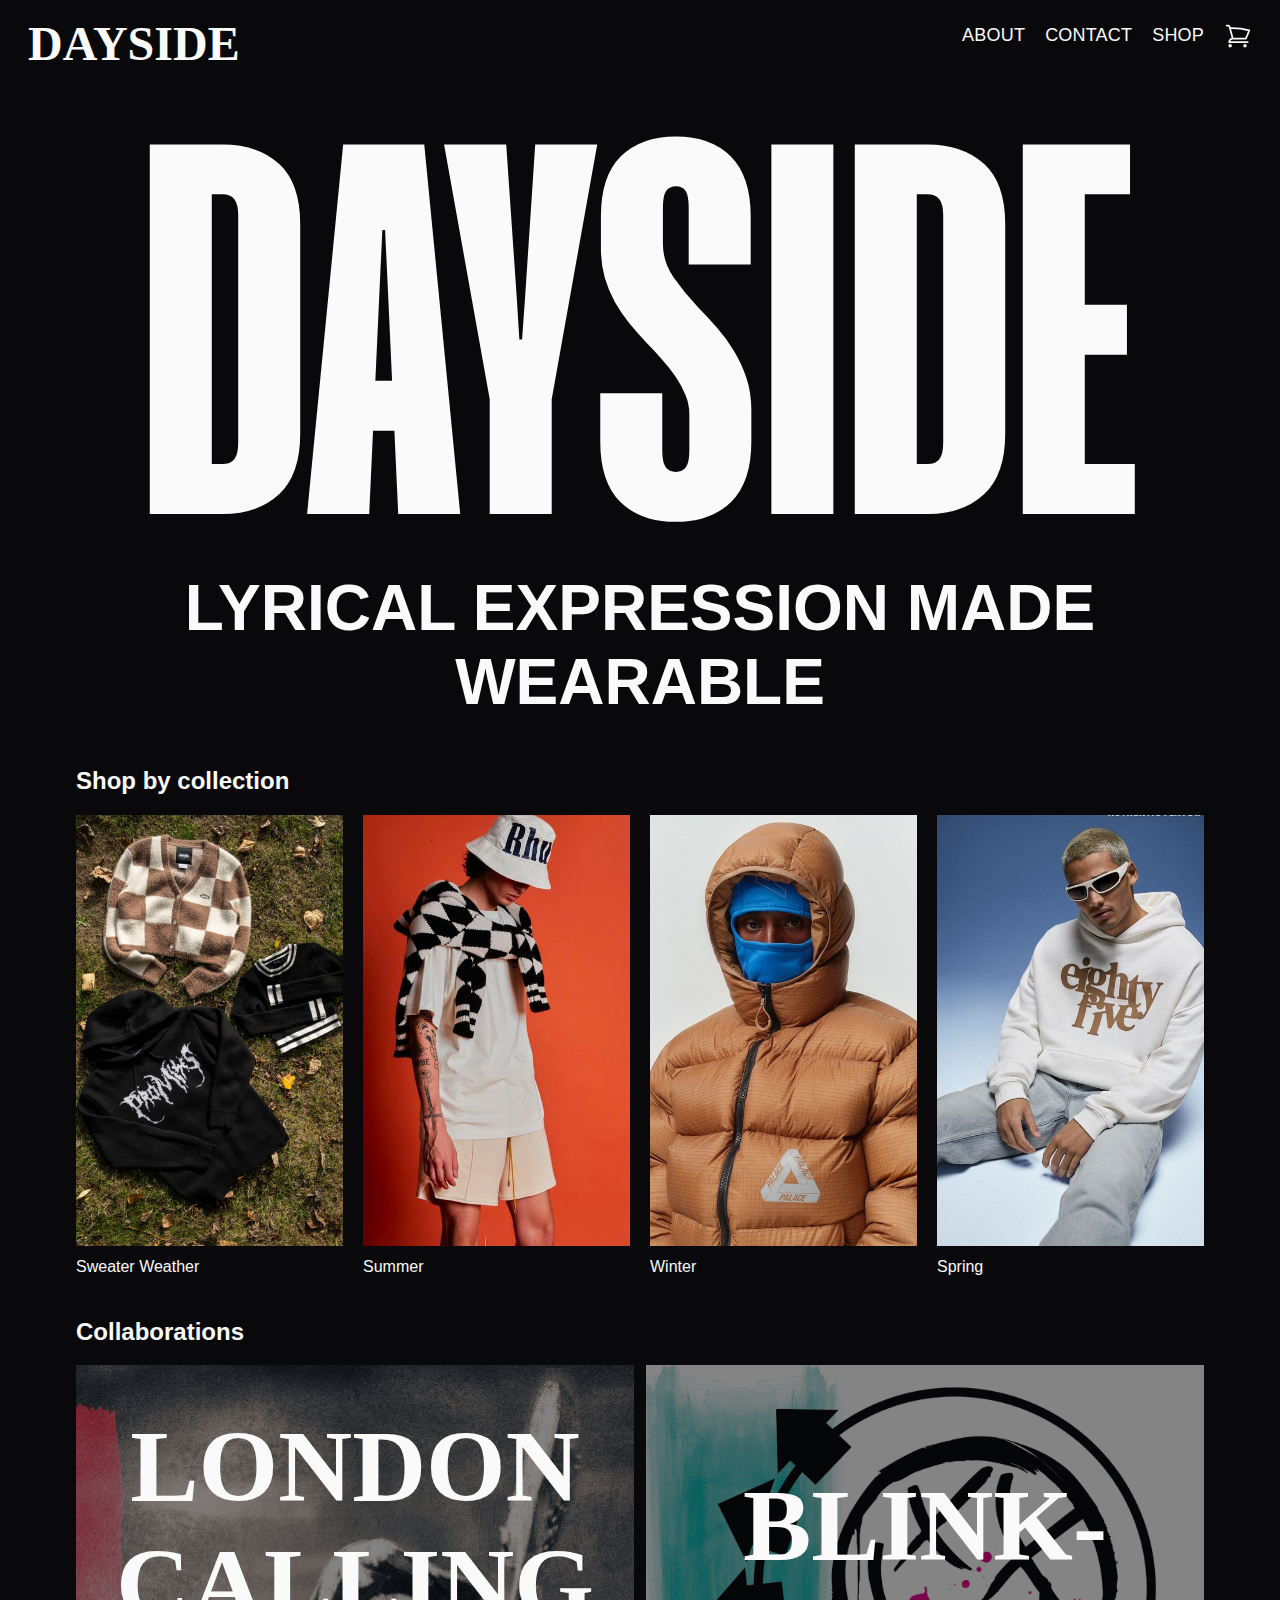
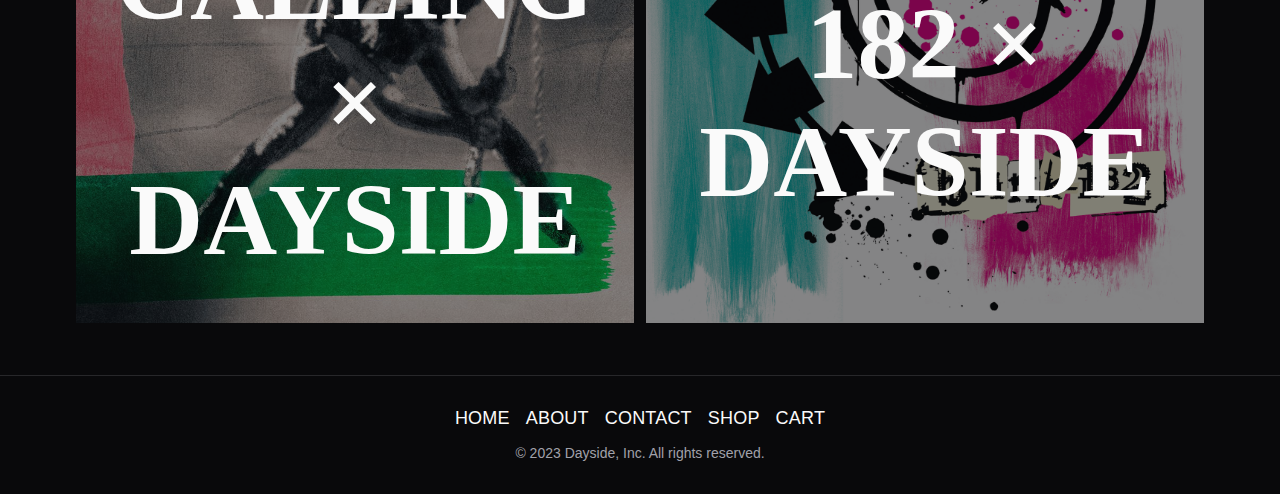
==== commit 4f861511: "added type attribute to all css links" ====
--- a/index.html
+++ b/index.html
@@ -5,11 +5,11 @@
     <meta name="viewport" content="width=device-width, initial-scale=1.0" />
     <title>Dayside</title>
 
-    <link rel="stylesheet" href="./css/normalize.css" />
-    <link rel="stylesheet" href="./css/main.css" />
-    <link rel="stylesheet" href="./css/font.css" />
-    <link rel="stylesheet" href="./css/pages/landing.css" />
-    <link rel="stylesheet" href="./css/navbar.css" />
+    <link rel="stylesheet" type="text/css" href="./css/normalize.css" />
+    <link rel="stylesheet" type="text/css" href="./css/main.css" />
+    <link rel="stylesheet" type="text/css" href="./css/font.css" />
+    <link rel="stylesheet" type="text/css" href="./css/pages/landing.css" />
+    <link rel="stylesheet" type="text/css" href="./css/navbar.css" />
 
     <script src="js/nav.js" defer></script>
   </head>
@@ -108,7 +108,7 @@
                 alt="Blink-182,self-titled Album, Album cover "
               />
 
-              <div class="photo-text">Blink-182 x Dayside</div></a
+              <div class="photo-text">Blink-182 × Dayside</div></a
             >
           </div>
         </div>
--- a/css/main.css
+++ b/css/main.css
@@ -50,7 +50,7 @@
 .image-link > img,
 a img {
   display: block;
-  transition: scale 0.25s;
+  transition: transform 0.25s;
 }
 
 .image-link > img:hover,
--- a/css/navbar.css
+++ b/css/navbar.css
@@ -31,7 +31,7 @@
   align-items: center;
 }
 
-ul{
+ul {
   max-width: 100%;
 }
 
@@ -97,7 +97,6 @@
     /* background-repeat: no-repeat; */
     width: 2rem;
     border: 0;
-    aspect-ratio: 1;
 
     top: var(--sp-lg);
     right: var(--sp-lg);
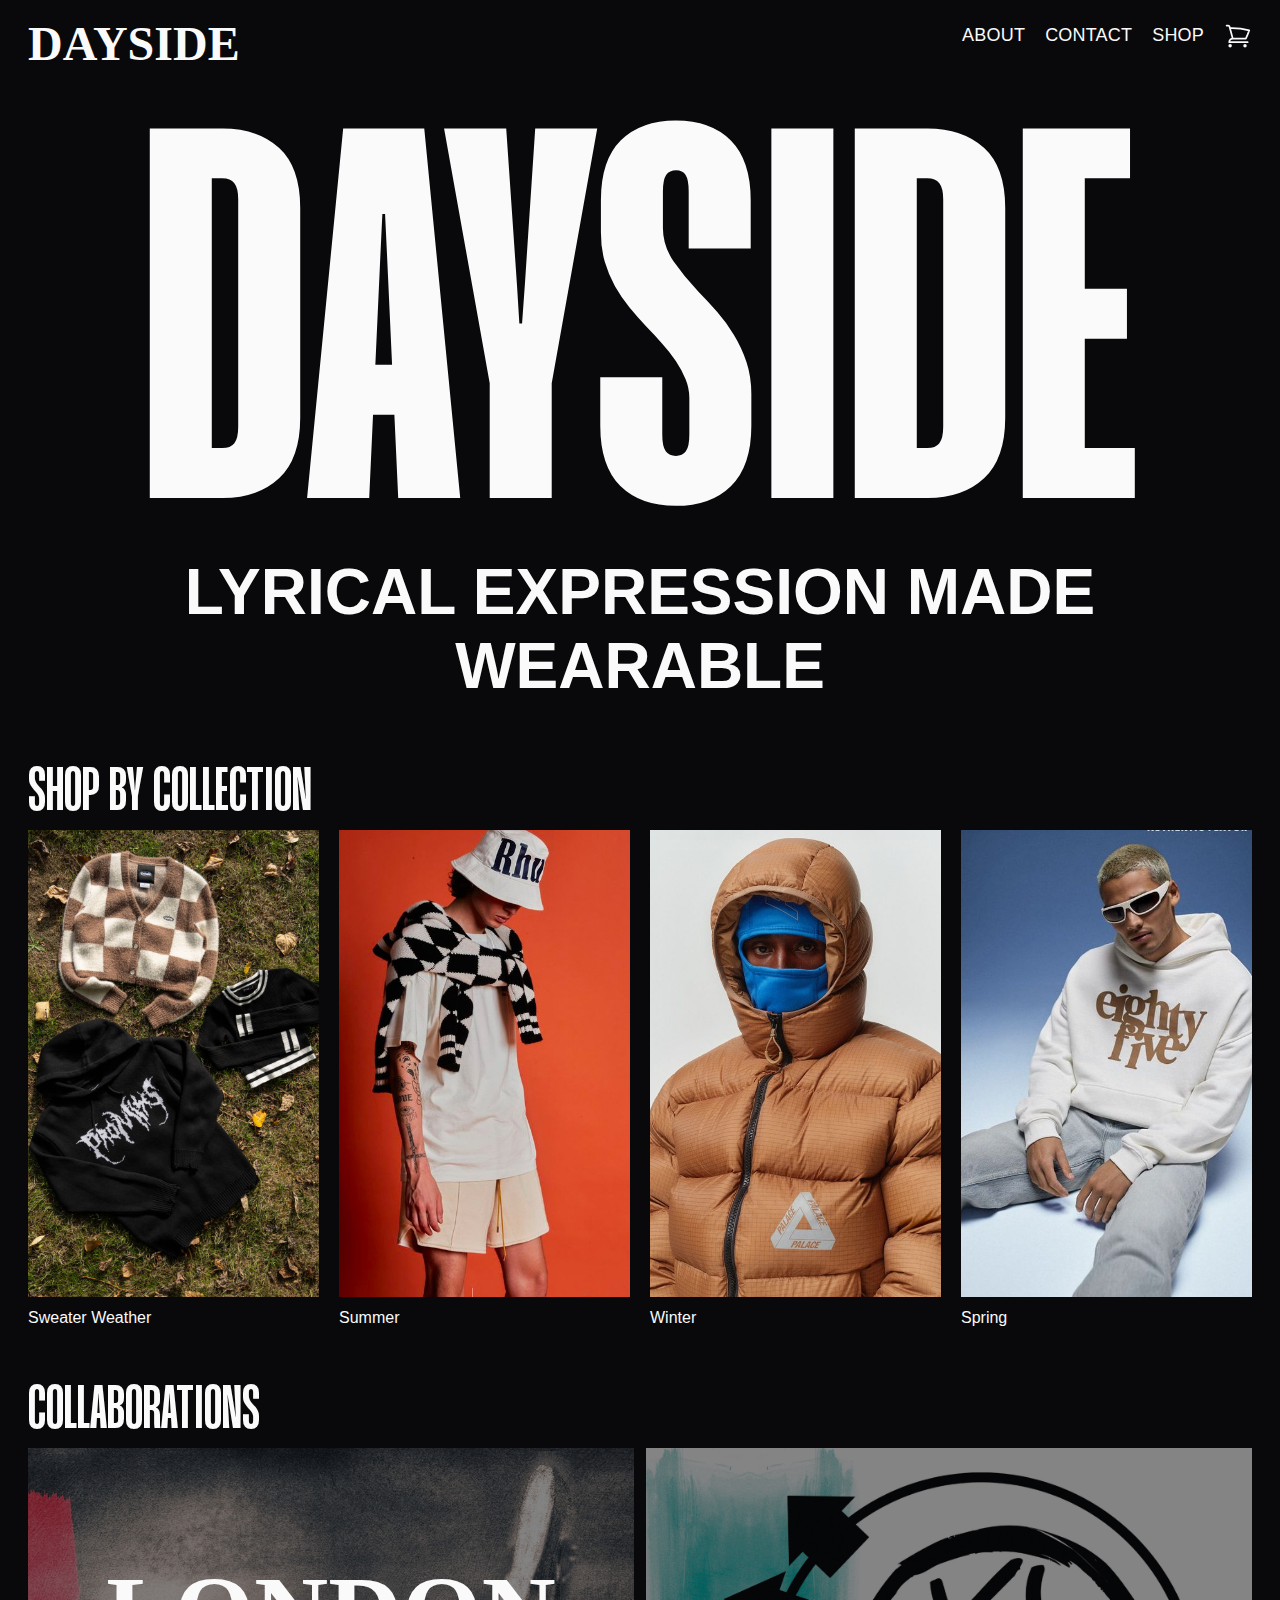
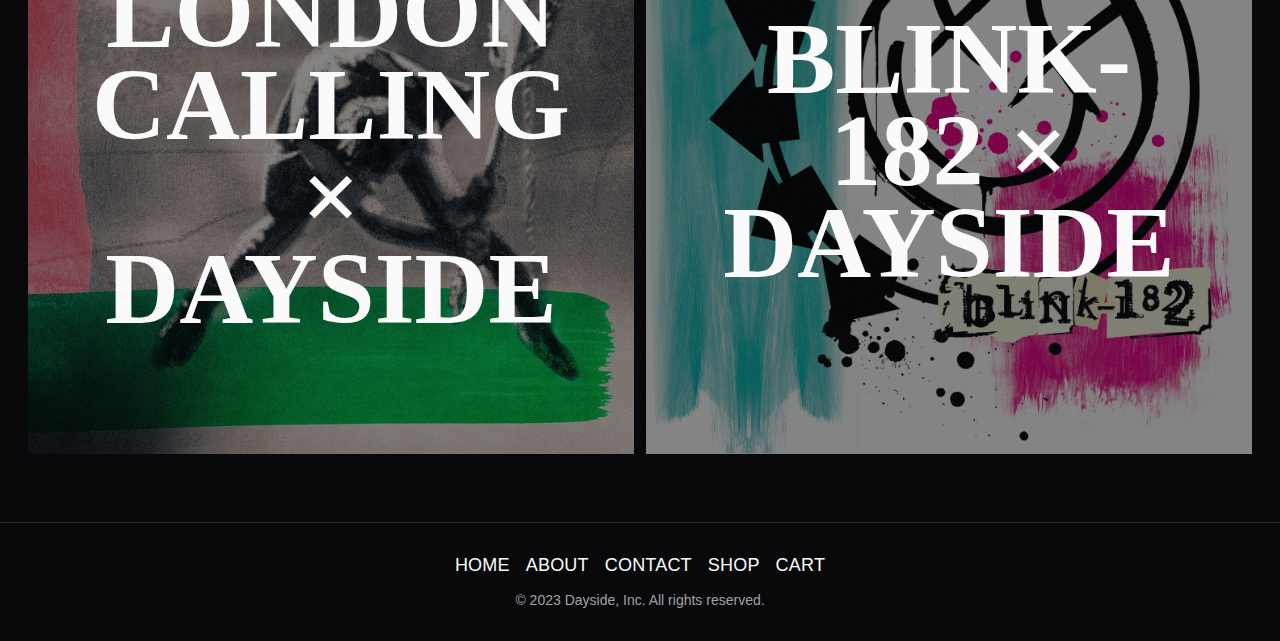
==== commit b317d45c: "qol changes for the landing page" ====
--- a/index.html
+++ b/index.html
@@ -51,11 +51,11 @@
     <main>
       <div class="hero">
         <h1 class="large-title">Dayside</h1>
-        <span class="small-header">Lyrical expression Made Wearable</span>
+        <span class="small-header">Lyrical expression made wearable</span>
       </div>
 
       <section class="collections">
-        <h2>Shop by collection</h2>
+        <h2 class="title-2">Shop by collection</h2>
 
         <div class="collection-grid">
           <a href="shop.html">
@@ -89,7 +89,7 @@
       </section>
 
       <section class="collaborations">
-        <h2>Collaborations</h2>
+        <h2 class="title-2">Collaborations</h2>
         <div class="collab-grid">
           <div class="collab-photo">
             <a href="shop.html">
--- a/css/pages/landing.css
+++ b/css/pages/landing.css
@@ -1,7 +1,7 @@
 @import url("../variables.css");
 
 main {
-  padding: var(--sp-sm);
+  padding: var(--sp-2xl);
 }
 
 section {
@@ -10,7 +10,7 @@
 
 .hero {
   display: block;
-  margin-top: 5rem;
+  margin-top: var(--sp-5xl);
   text-align: center;
 }
 
@@ -30,7 +30,6 @@
 
 .collection-grid {
   display: grid;
-  grid-template-columns: 1fr 1fr;
   column-gap: var(--sp-lg);
   row-gap: var(--sp-3xl);
 }
@@ -77,23 +76,24 @@
 }
 .photo-text {
   font-family: "Mango Grotesque";
-
   font-size: clamp(1rem, 8vw, 10rem);
   font-weight: bold;
   text-align: center;
   text-transform: uppercase;
-  /* color: rgb(250, 113, 136); */
-  /* color: red; */
+  line-height: 90%;
   position: absolute;
   top: 50%;
   left: 50%;
   transform: translate(-50%, -50%);
 }
 
+@media screen and (min-width: 40rem) {
+  .collection-grid {
+    grid-template-columns: 1fr 1fr;
+  }
+}
+
 @media screen and (min-width: 48rem) {
-  main {
-    margin: 0 5%;
-  }
   .collection-grid {
     grid-template-columns: 1fr 1fr 1fr 1fr;
   }
@@ -101,4 +101,9 @@
   .collab-grid {
     grid-template-columns: 1fr 1fr;
   }
+
+  .collections,
+  .collaborations {
+    margin-top: var(--sp-6xl);
+  }
 }
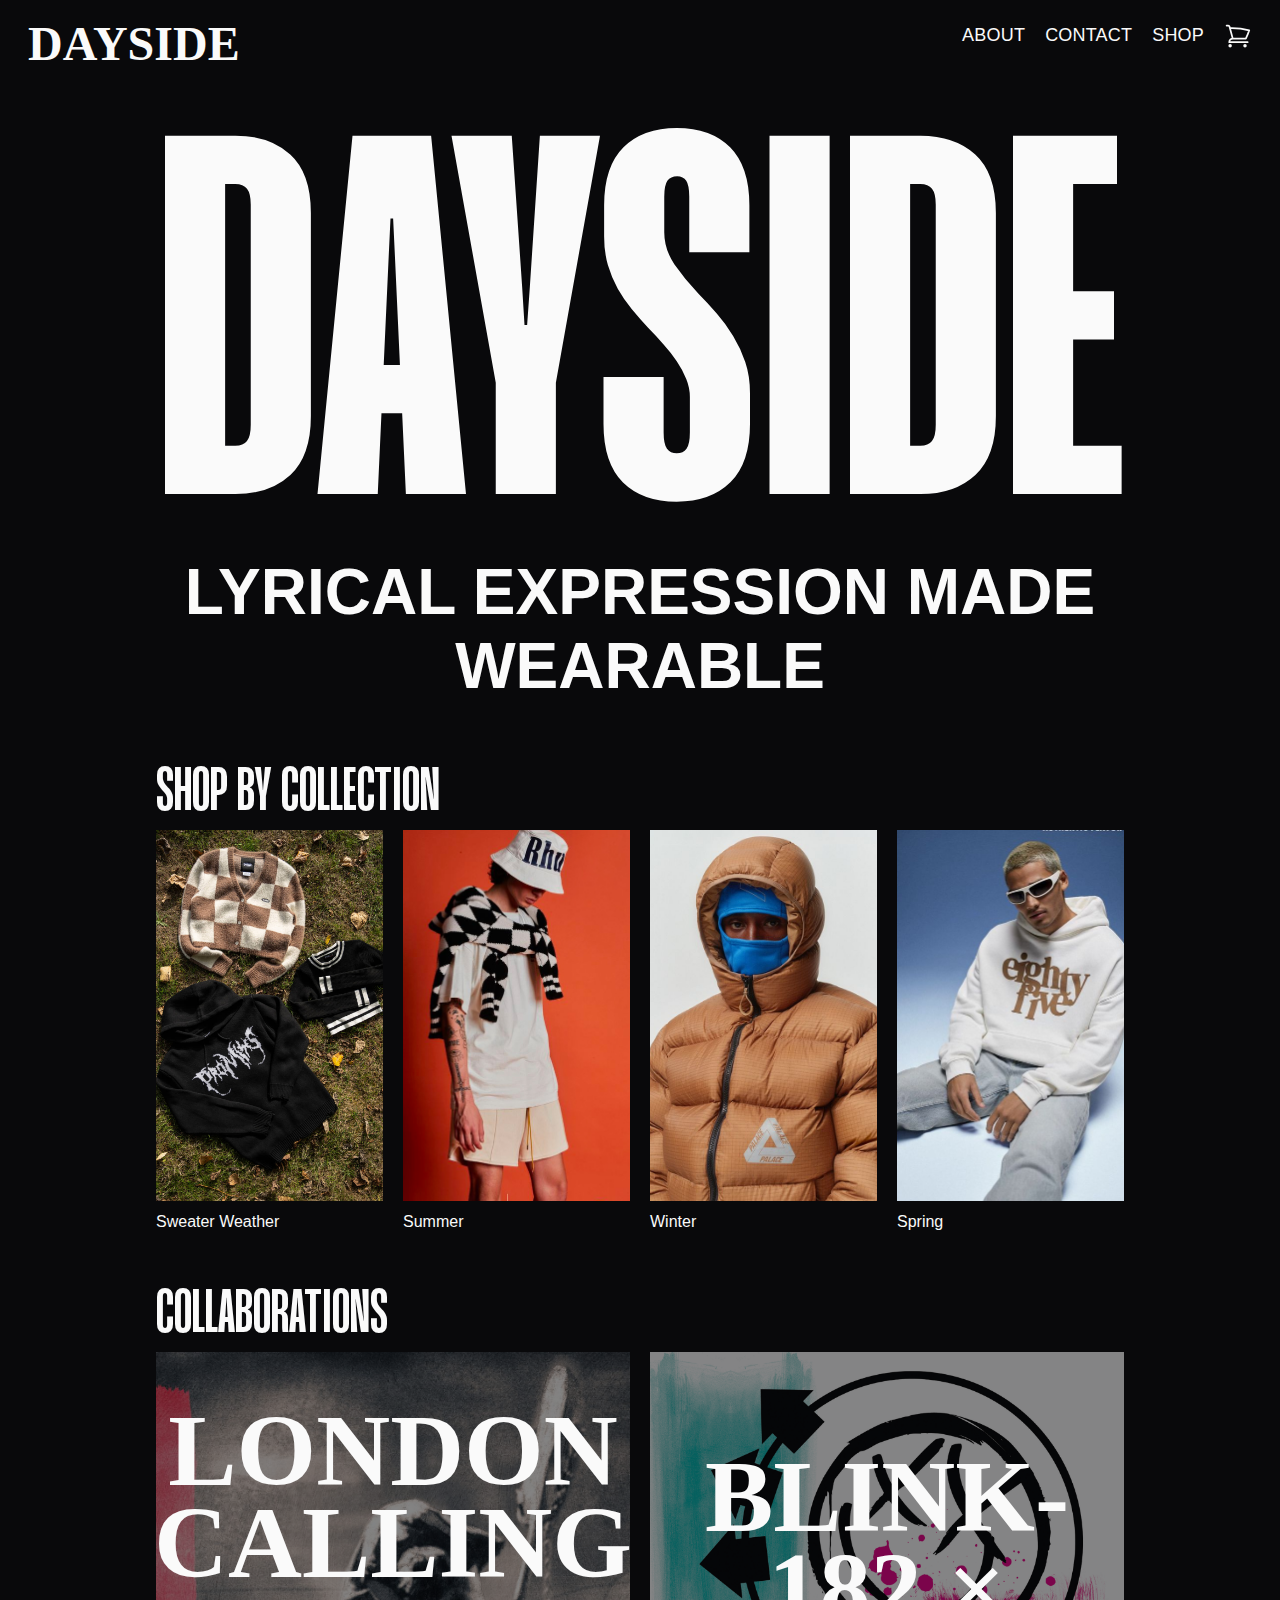
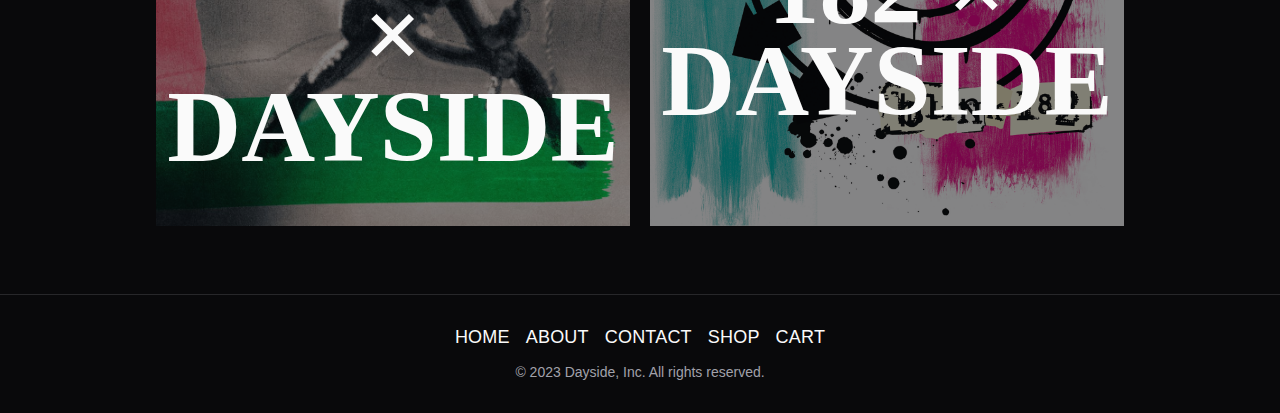
==== commit f28864ff: "changed links parent in footer to nav element" ====
--- a/index.html
+++ b/index.html
@@ -115,13 +115,13 @@
       </section>
     </main>
     <footer>
-      <div class="links">
+      <nav class="links">
         <a href="./index.html">Home</a>
         <a href="./about.html">About</a>
         <a href="./contact.html">Contact</a>
         <a href="./shop.html">Shop</a>
         <a href="./cart.html">Cart</a>
-      </div>
+      </nav>
       <div class="socials"></div>
       <small>© 2023 Dayside, Inc. All rights reserved.</small>
     </footer>
--- a/css/pages/landing.css
+++ b/css/pages/landing.css
@@ -2,6 +2,7 @@
 
 main {
   padding: var(--sp-2xl);
+  overflow: hidden;
 }
 
 section {
@@ -25,7 +26,7 @@
   line-height: clamp(2rem, 30vw + 1rem, 30rem);
   margin: 0;
   padding: 0;
-  font-size: clamp(5rem, 40vw + 1rem, 45rem);
+  font-size: clamp(5rem, 40vw, 45rem);
 }
 
 .collection-grid {
@@ -61,7 +62,7 @@
 }
 .collab-grid {
   display: grid;
-  gap: var(--sp-sm);
+  gap: var(--sp-lg);
 }
 
 .collab-photo img {
@@ -107,3 +108,10 @@
     margin-top: var(--sp-6xl);
   }
 }
+
+@media screen and (min-width: 60rem) {
+  main {
+    margin-left: 10%;
+    margin-right: 10%;
+  }
+}
--- a/css/navbar.css
+++ b/css/navbar.css
@@ -93,12 +93,16 @@
     display: block;
     z-index: 9999;
     background: no-repeat center/100% url("../img/burger.svg");
-    /* background-color: red; */
-    /* background-repeat: no-repeat; */
-    width: 2rem;
+    height: 2rem;
+    width: 2.5rem;
     border: 0;
 
     top: var(--sp-lg);
     right: var(--sp-lg);
   }
+
+  .mobile-nav-toggle:hover,
+  .mobile-nav-toggle:focus {
+    background-color: var(--zinc-600);
+  }
 }
